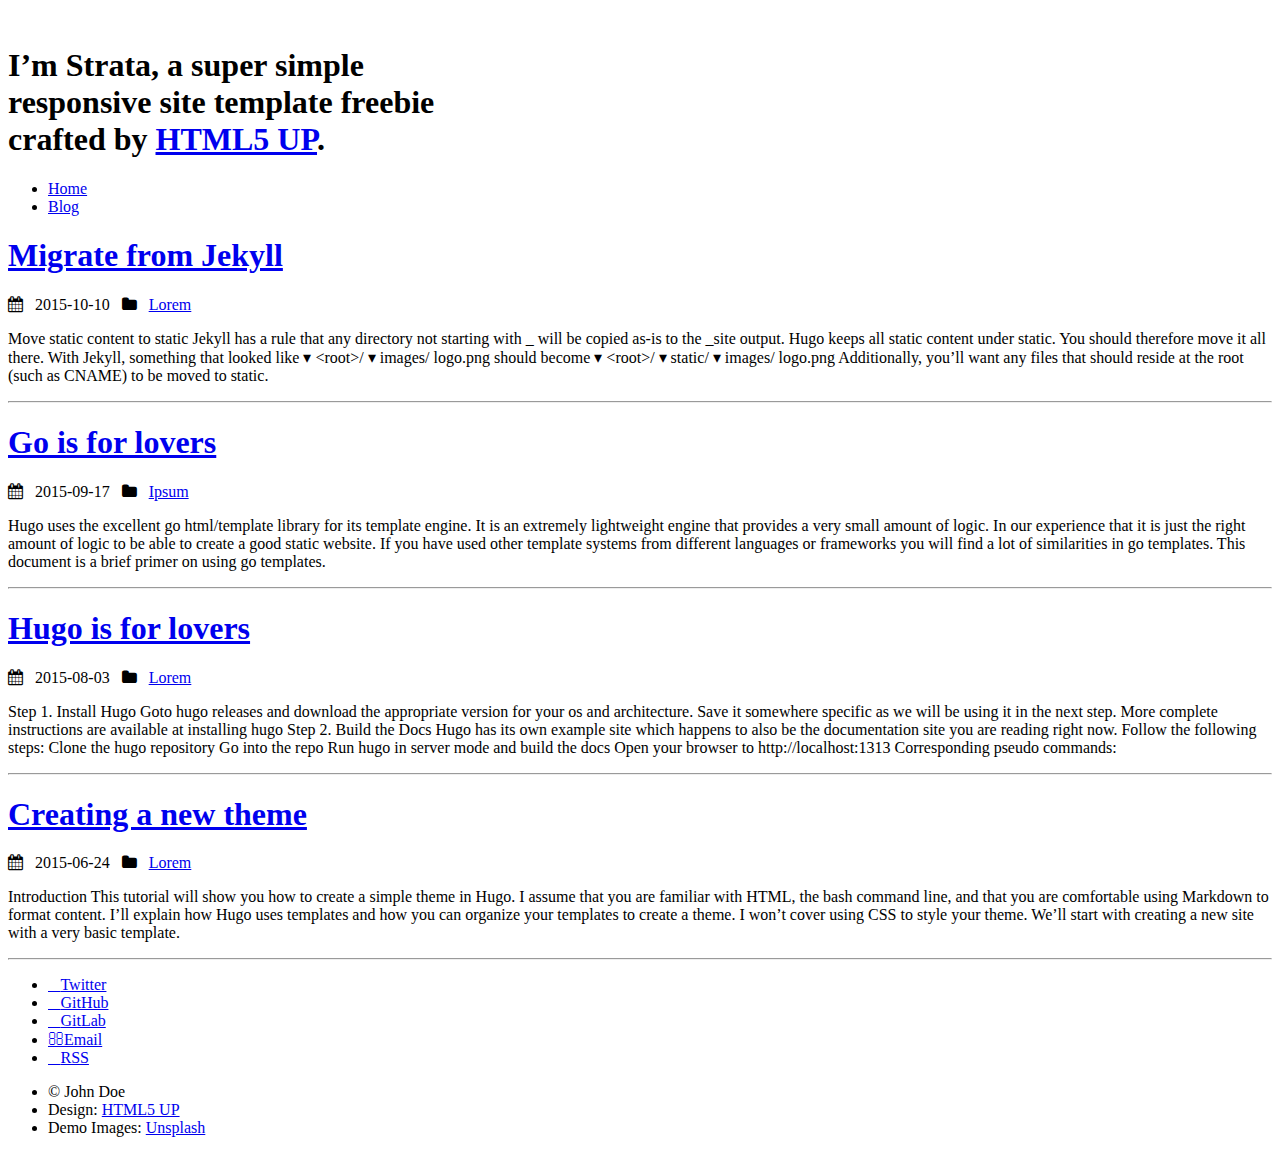
==== post/index.html @ 29871643 "First commit" ====
<!DOCTYPE HTML>

<!-- 
Strata by HTML5 UP
html5up.net | @n33co
Free for personal and commercial use under the CCA 3.0 license (html5up.net/license)
-->
<html>
	<head>
		<title>Posts &middot; Tsaberyaby</title>
		<meta charset="utf-8" />
		<meta name="viewport" content="width=device-width, initial-scale=1" />
		<meta name="author" content="Your name">
		<meta name="description" content="Describe your website">
		<meta http-equiv="content-language" content="en-us" />

		
		<meta name="og:site_name" content="Tsaberyaby">
		<meta name="og:title" content="Posts">
		<meta name="og:url" content="https://antontsaberyaby.github.io/post/">
		<meta name="og:image" content="https://antontsaberyaby.github.ioimages/avatar.jpg">
		

		<meta name="generator" content="Hugo 0.18.1" />

		<!--[if lte IE 8]><script src='https://antontsaberyaby.github.iojs/ie/html5shiv.js'></script><![endif]-->
		<link rel="stylesheet" type="text/css" href="https://cdnjs.cloudflare.com/ajax/libs/font-awesome/4.7.0/css/font-awesome.min.css">
		<link rel="stylesheet" href="https://antontsaberyaby.github.iocss/main.css" />
		<!--[if lte IE 8]><link rel="stylesheet" href="https://antontsaberyaby.github.io/css/ie8.css"><![endif]-->

		
		<link href="https://antontsaberyaby.github.io/post/index.xml" rel="alternate" type="application/rss+xml" title="Tsaberyaby" />
		<link href="https://antontsaberyaby.github.io/post/index.xml" rel="feed" type="application/rss+xml" title="Tsaberyaby" />
		
		
	</head>

	<body id="top">
		<!-- Header -->
<header id="header">
	<a href="https://antontsaberyaby.github.io" class="image avatar"><img src="https://antontsaberyaby.github.ioimages/avatar.jpg" alt="" /></a>
	
		<h1><strong>I&rsquo;m Strata</strong>, a super simple<br> responsive site template freebie<br> crafted by <a href="//html5up.net">HTML5 UP</a>.</h1>
	

	
		<nav id="sidebar">
			<ul>
			
				<li><a href="https://antontsaberyaby.github.io/">Home</a></li>
			
				<li><a href="https://antontsaberyaby.github.io/post/">Blog</a></li>
			
			</ul>
		</nav>
	
</header>


		<!-- Main -->
		<div id="main">
			
    
    
        <span>
    <h1>
        <a href="https://antontsaberyaby.github.io/post/migrate-from-jekyll/">Migrate from Jekyll</a>
    </h1>

    <i class="fa fa-calendar"></i>&nbsp;&nbsp;
<time datetime="2015-10-10 13:07:31 &#43;0200 &#43;0200">2015-10-10</time>&nbsp;&nbsp;


    
    
        <i class="fa fa-folder"></i>&nbsp;&nbsp;
        
        <a class="article-category-link" href="https://antontsaberyaby.github.iocategories/lorem">Lorem</a>
        
        
    



   
   


</span>

<p>Move static content to static Jekyll has a rule that any directory not starting with _ will be copied as-is to the _site output. Hugo keeps all static content under static. You should therefore move it all there. With Jekyll, something that looked like
▾ &lt;root&gt;/ ▾ images/ logo.png  should become
▾ &lt;root&gt;/ ▾ static/ ▾ images/ logo.png  Additionally, you&rsquo;ll want any files that should reside at the root (such as CNAME) to be moved to static.</p>
<hr>

    
        <span>
    <h1>
        <a href="https://antontsaberyaby.github.io/post/go-is-for-lovers/">Go is for lovers</a>
    </h1>

    <i class="fa fa-calendar"></i>&nbsp;&nbsp;
<time datetime="2015-09-17 13:47:08 &#43;0200 &#43;0200">2015-09-17</time>&nbsp;&nbsp;


    
    
        <i class="fa fa-folder"></i>&nbsp;&nbsp;
        
        <a class="article-category-link" href="https://antontsaberyaby.github.iocategories/ipsum">Ipsum</a>
        
        
    



   
   


</span>

<p>Hugo uses the excellent go html/template library for its template engine. It is an extremely lightweight engine that provides a very small amount of logic. In our experience that it is just the right amount of logic to be able to create a good static website. If you have used other template systems from different languages or frameworks you will find a lot of similarities in go templates.
This document is a brief primer on using go templates.</p>
<hr>

    
        <span>
    <h1>
        <a href="https://antontsaberyaby.github.io/post/hugo-is-for-lovers/">Hugo is for lovers</a>
    </h1>

    <i class="fa fa-calendar"></i>&nbsp;&nbsp;
<time datetime="2015-08-03 13:39:46 &#43;0200 &#43;0200">2015-08-03</time>&nbsp;&nbsp;


    
    
        <i class="fa fa-folder"></i>&nbsp;&nbsp;
        
        <a class="article-category-link" href="https://antontsaberyaby.github.iocategories/lorem">Lorem</a>
        
        
    



   
   


</span>

<p>Step 1. Install Hugo Goto hugo releases and download the appropriate version for your os and architecture.
Save it somewhere specific as we will be using it in the next step.
More complete instructions are available at installing hugo
Step 2. Build the Docs Hugo has its own example site which happens to also be the documentation site you are reading right now.
Follow the following steps:
 Clone the hugo repository Go into the repo Run hugo in server mode and build the docs Open your browser to http://localhost:1313  Corresponding pseudo commands:</p>
<hr>

    
        <span>
    <h1>
        <a href="https://antontsaberyaby.github.io/post/creating-a-new-theme/">Creating a new theme</a>
    </h1>

    <i class="fa fa-calendar"></i>&nbsp;&nbsp;
<time datetime="2015-06-24 13:50:46 &#43;0200 &#43;0200">2015-06-24</time>&nbsp;&nbsp;


    
    
        <i class="fa fa-folder"></i>&nbsp;&nbsp;
        
        <a class="article-category-link" href="https://antontsaberyaby.github.iocategories/lorem">Lorem</a>
        
        
    



   
   


</span>

<p>Introduction This tutorial will show you how to create a simple theme in Hugo. I assume that you are familiar with HTML, the bash command line, and that you are comfortable using Markdown to format content. I&rsquo;ll explain how Hugo uses templates and how you can organize your templates to create a theme. I won&rsquo;t cover using CSS to style your theme.
We&rsquo;ll start with creating a new site with a very basic template.</p>
<hr>

    

    


		</div>

		<!-- Footer -->
<footer id="footer">
	<ul class="icons">
		
		
		
		<li><a href="//twitter.com/spf13" target="_blank" class="icon fa-twitter"><span class="label">Twitter</span></a></li>
		
		
		<li><a href="//github.com/spf13" target="_blank" class="icon fa-github"><span class="label">GitHub</span></a></li>
		
		
		<li><a href="//gitlab.com/spf13" target="_blank" class="icon fa-gitlab"><span class="label">GitLab</span></a></li>
		
		
		
		
		
		<li><a href="https://antontsaberyaby.github.io#contact-form" class="icon fa-envelope-o"><span class="label">Email</span></a></li>
		
		
		<li><a href="https://antontsaberyaby.github.io/post/index.xml" class="icon fa-rss" type="application/rss+xml"><span class="label">RSS</span></a></li>
		
	</ul>

	<ul class="copyright">
		
		<li>&copy; John Doe</li>
		
		<li>Design: <a href="//html5up.net">HTML5 UP</a></li>
		
		<li>Demo Images: <a href="//unsplash.com/">Unsplash</a></li>
		
	</ul>
</footer>

<!-- Scripts -->
<script src="https://antontsaberyaby.github.iojs/jquery.min.js"></script>
<script src="https://antontsaberyaby.github.iojs/jquery.poptrox.min.js"></script>
<script src="https://antontsaberyaby.github.iojs/skel.min.js"></script>
<script src="https://antontsaberyaby.github.iojs/util.js"></script>

<script src="https://antontsaberyaby.github.iojs/main.js"></script>





	</body>
</html>
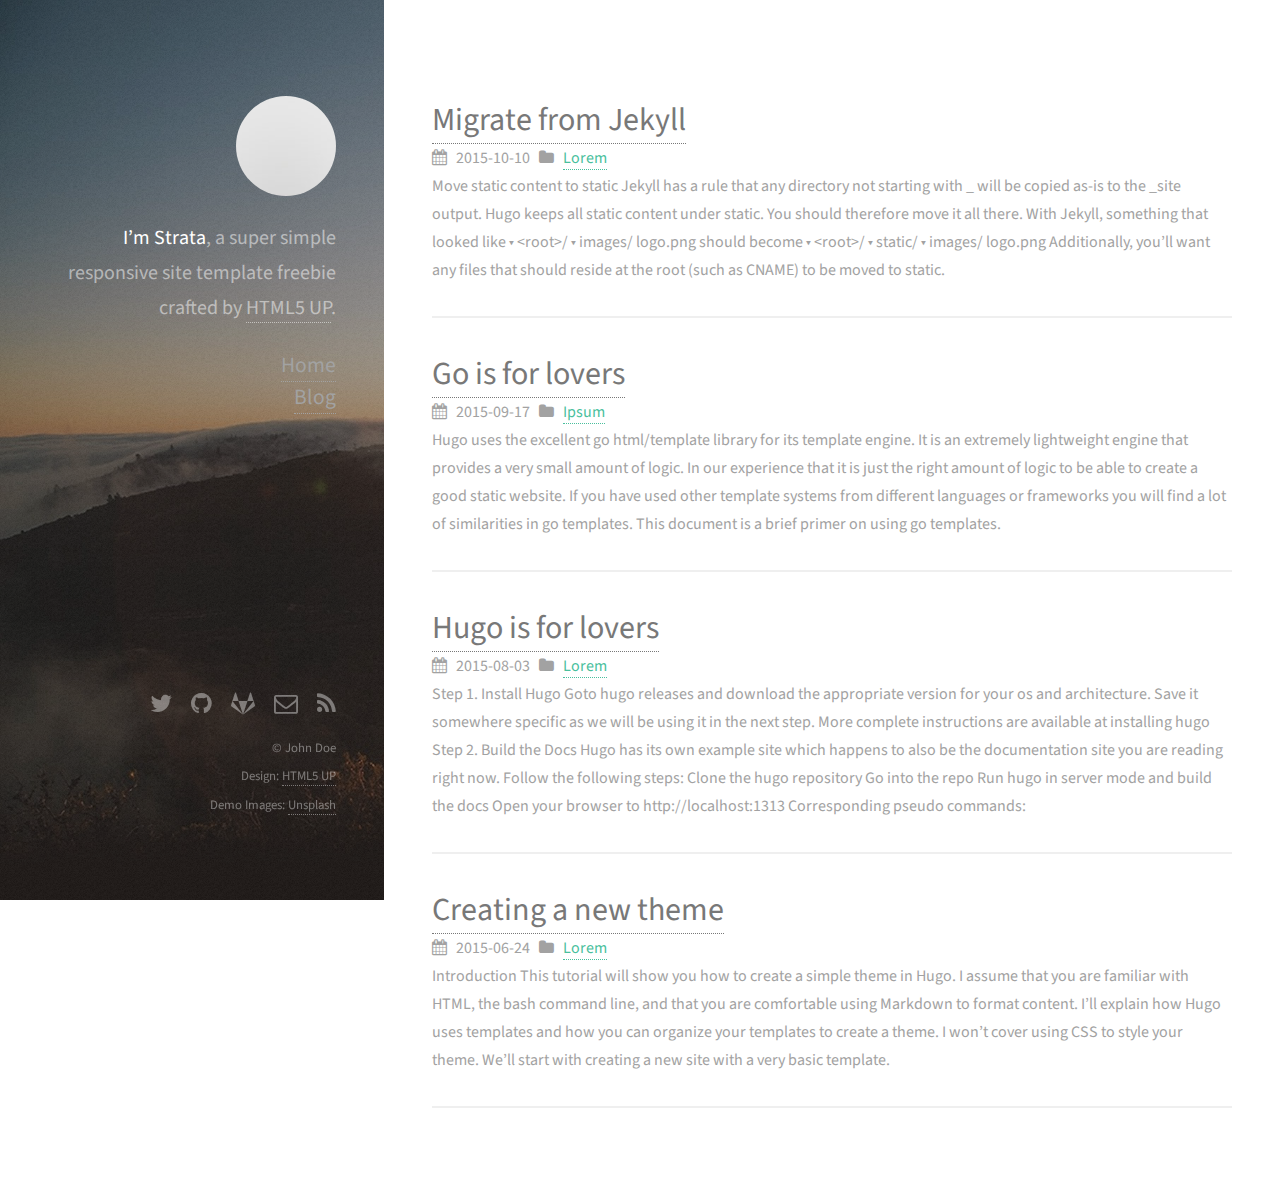
==== commit 03ad940e: "Change /" ====
--- a/post/index.html
+++ b/post/index.html
@@ -18,15 +18,15 @@
 		<meta name="og:site_name" content="Tsaberyaby">
 		<meta name="og:title" content="Posts">
 		<meta name="og:url" content="https://antontsaberyaby.github.io/post/">
-		<meta name="og:image" content="https://antontsaberyaby.github.ioimages/avatar.jpg">
+		<meta name="og:image" content="https://antontsaberyaby.github.io/images/avatar.jpg">
 		
 
 		<meta name="generator" content="Hugo 0.18.1" />
 
-		<!--[if lte IE 8]><script src='https://antontsaberyaby.github.iojs/ie/html5shiv.js'></script><![endif]-->
+		<!--[if lte IE 8]><script src='https://antontsaberyaby.github.io/js/ie/html5shiv.js'></script><![endif]-->
 		<link rel="stylesheet" type="text/css" href="https://cdnjs.cloudflare.com/ajax/libs/font-awesome/4.7.0/css/font-awesome.min.css">
-		<link rel="stylesheet" href="https://antontsaberyaby.github.iocss/main.css" />
-		<!--[if lte IE 8]><link rel="stylesheet" href="https://antontsaberyaby.github.io/css/ie8.css"><![endif]-->
+		<link rel="stylesheet" href="https://antontsaberyaby.github.io/css/main.css" />
+		<!--[if lte IE 8]><link rel="stylesheet" href="https://antontsaberyaby.github.io//css/ie8.css"><![endif]-->
 
 		
 		<link href="https://antontsaberyaby.github.io/post/index.xml" rel="alternate" type="application/rss+xml" title="Tsaberyaby" />
@@ -38,7 +38,7 @@
 	<body id="top">
 		<!-- Header -->
 <header id="header">
-	<a href="https://antontsaberyaby.github.io" class="image avatar"><img src="https://antontsaberyaby.github.ioimages/avatar.jpg" alt="" /></a>
+	<a href="https://antontsaberyaby.github.io/" class="image avatar"><img src="https://antontsaberyaby.github.io/images/avatar.jpg" alt="" /></a>
 	
 		<h1><strong>I&rsquo;m Strata</strong>, a super simple<br> responsive site template freebie<br> crafted by <a href="//html5up.net">HTML5 UP</a>.</h1>
 	
@@ -75,7 +75,7 @@
     
         <i class="fa fa-folder"></i>&nbsp;&nbsp;
         
-        <a class="article-category-link" href="https://antontsaberyaby.github.iocategories/lorem">Lorem</a>
+        <a class="article-category-link" href="https://antontsaberyaby.github.io/categories/lorem">Lorem</a>
         
         
     
@@ -107,7 +107,7 @@
     
         <i class="fa fa-folder"></i>&nbsp;&nbsp;
         
-        <a class="article-category-link" href="https://antontsaberyaby.github.iocategories/ipsum">Ipsum</a>
+        <a class="article-category-link" href="https://antontsaberyaby.github.io/categories/ipsum">Ipsum</a>
         
         
     
@@ -138,7 +138,7 @@
     
         <i class="fa fa-folder"></i>&nbsp;&nbsp;
         
-        <a class="article-category-link" href="https://antontsaberyaby.github.iocategories/lorem">Lorem</a>
+        <a class="article-category-link" href="https://antontsaberyaby.github.io/categories/lorem">Lorem</a>
         
         
     
@@ -173,7 +173,7 @@
     
         <i class="fa fa-folder"></i>&nbsp;&nbsp;
         
-        <a class="article-category-link" href="https://antontsaberyaby.github.iocategories/lorem">Lorem</a>
+        <a class="article-category-link" href="https://antontsaberyaby.github.io/categories/lorem">Lorem</a>
         
         
     
@@ -215,7 +215,7 @@
 		
 		
 		
-		<li><a href="https://antontsaberyaby.github.io#contact-form" class="icon fa-envelope-o"><span class="label">Email</span></a></li>
+		<li><a href="https://antontsaberyaby.github.io/#contact-form" class="icon fa-envelope-o"><span class="label">Email</span></a></li>
 		
 		
 		<li><a href="https://antontsaberyaby.github.io/post/index.xml" class="icon fa-rss" type="application/rss+xml"><span class="label">RSS</span></a></li>
@@ -234,12 +234,12 @@
 </footer>
 
 <!-- Scripts -->
-<script src="https://antontsaberyaby.github.iojs/jquery.min.js"></script>
-<script src="https://antontsaberyaby.github.iojs/jquery.poptrox.min.js"></script>
-<script src="https://antontsaberyaby.github.iojs/skel.min.js"></script>
-<script src="https://antontsaberyaby.github.iojs/util.js"></script>
-
-<script src="https://antontsaberyaby.github.iojs/main.js"></script>
+<script src="https://antontsaberyaby.github.io/js/jquery.min.js"></script>
+<script src="https://antontsaberyaby.github.io/js/jquery.poptrox.min.js"></script>
+<script src="https://antontsaberyaby.github.io/js/skel.min.js"></script>
+<script src="https://antontsaberyaby.github.io/js/util.js"></script>
+
+<script src="https://antontsaberyaby.github.io/js/main.js"></script>
 
 
 
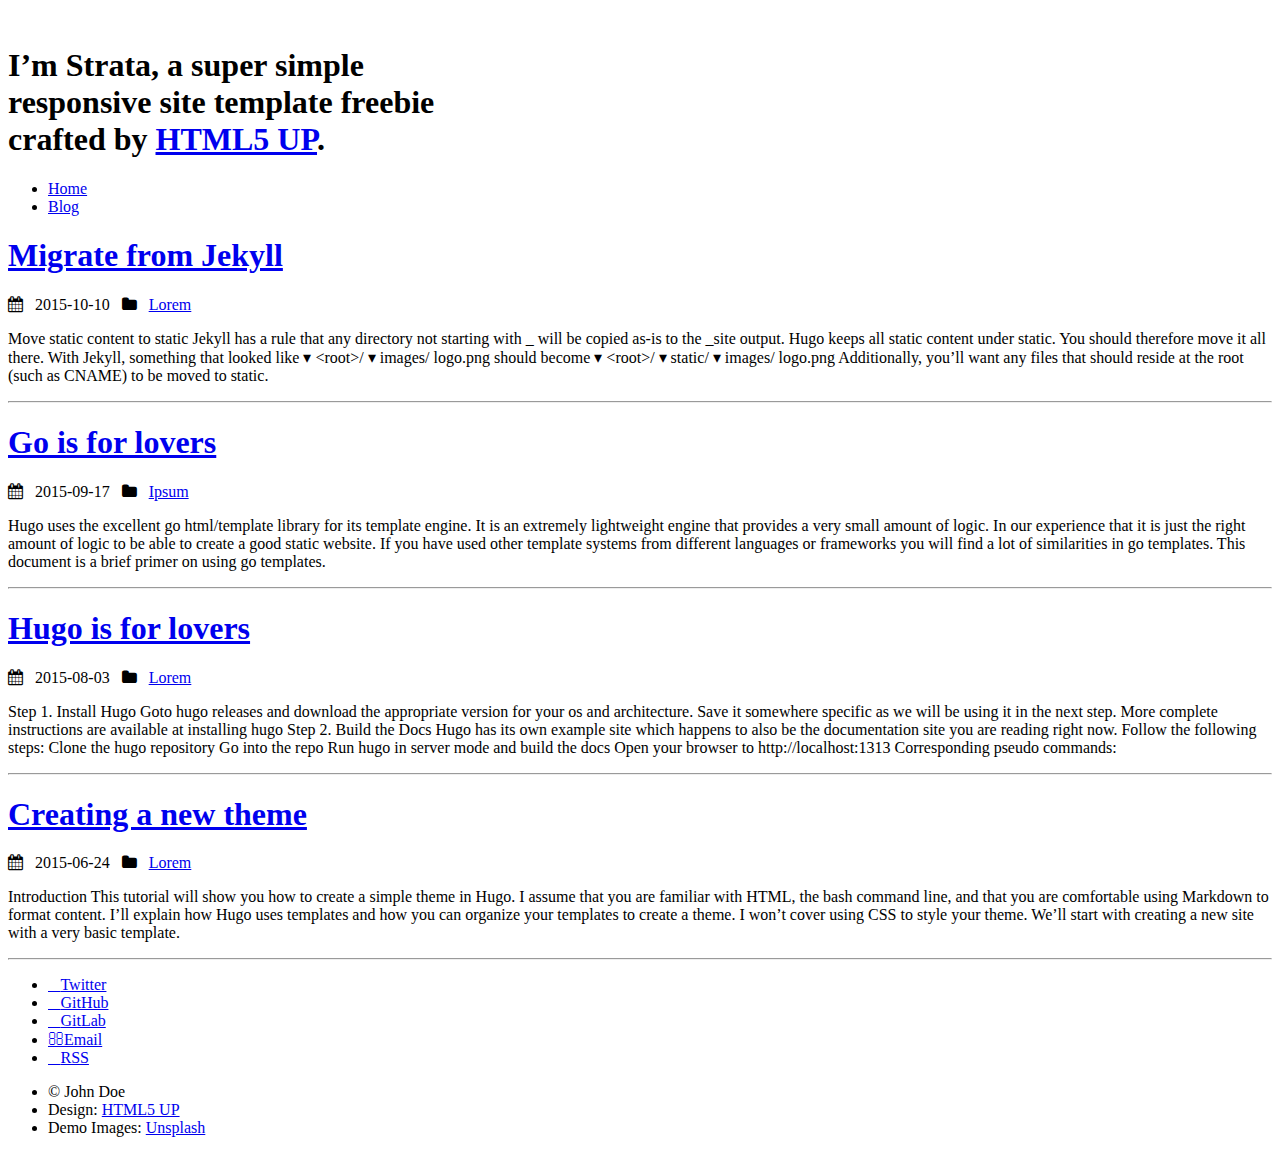
==== commit fcc69969: "Domain changed" ====
--- a/post/index.html
+++ b/post/index.html
@@ -17,20 +17,20 @@
 		
 		<meta name="og:site_name" content="Tsaberyaby">
 		<meta name="og:title" content="Posts">
-		<meta name="og:url" content="https://antontsaberyaby.github.io/post/">
-		<meta name="og:image" content="https://antontsaberyaby.github.io/images/avatar.jpg">
+		<meta name="og:url" content="http://modern-studio.photography/post/">
+		<meta name="og:image" content="http://modern-studio.photography/images/avatar.jpg">
 		
 
 		<meta name="generator" content="Hugo 0.18.1" />
 
-		<!--[if lte IE 8]><script src='https://antontsaberyaby.github.io/js/ie/html5shiv.js'></script><![endif]-->
+		<!--[if lte IE 8]><script src='http://modern-studio.photography/js/ie/html5shiv.js'></script><![endif]-->
 		<link rel="stylesheet" type="text/css" href="https://cdnjs.cloudflare.com/ajax/libs/font-awesome/4.7.0/css/font-awesome.min.css">
-		<link rel="stylesheet" href="https://antontsaberyaby.github.io/css/main.css" />
-		<!--[if lte IE 8]><link rel="stylesheet" href="https://antontsaberyaby.github.io//css/ie8.css"><![endif]-->
-
-		
-		<link href="https://antontsaberyaby.github.io/post/index.xml" rel="alternate" type="application/rss+xml" title="Tsaberyaby" />
-		<link href="https://antontsaberyaby.github.io/post/index.xml" rel="feed" type="application/rss+xml" title="Tsaberyaby" />
+		<link rel="stylesheet" href="http://modern-studio.photography/css/main.css" />
+		<!--[if lte IE 8]><link rel="stylesheet" href="http://modern-studio.photography//css/ie8.css"><![endif]-->
+
+		
+		<link href="http://modern-studio.photography/post/index.xml" rel="alternate" type="application/rss+xml" title="Tsaberyaby" />
+		<link href="http://modern-studio.photography/post/index.xml" rel="feed" type="application/rss+xml" title="Tsaberyaby" />
 		
 		
 	</head>
@@ -38,7 +38,7 @@
 	<body id="top">
 		<!-- Header -->
 <header id="header">
-	<a href="https://antontsaberyaby.github.io/" class="image avatar"><img src="https://antontsaberyaby.github.io/images/avatar.jpg" alt="" /></a>
+	<a href="http://modern-studio.photography/" class="image avatar"><img src="http://modern-studio.photography/images/avatar.jpg" alt="" /></a>
 	
 		<h1><strong>I&rsquo;m Strata</strong>, a super simple<br> responsive site template freebie<br> crafted by <a href="//html5up.net">HTML5 UP</a>.</h1>
 	
@@ -47,9 +47,9 @@
 		<nav id="sidebar">
 			<ul>
 			
-				<li><a href="https://antontsaberyaby.github.io/">Home</a></li>
-			
-				<li><a href="https://antontsaberyaby.github.io/post/">Blog</a></li>
+				<li><a href="http://modern-studio.photography/">Home</a></li>
+			
+				<li><a href="http://modern-studio.photography/post/">Blog</a></li>
 			
 			</ul>
 		</nav>
@@ -64,7 +64,7 @@
     
         <span>
     <h1>
-        <a href="https://antontsaberyaby.github.io/post/migrate-from-jekyll/">Migrate from Jekyll</a>
+        <a href="http://modern-studio.photography/post/migrate-from-jekyll/">Migrate from Jekyll</a>
     </h1>
 
     <i class="fa fa-calendar"></i>&nbsp;&nbsp;
@@ -75,7 +75,7 @@
     
         <i class="fa fa-folder"></i>&nbsp;&nbsp;
         
-        <a class="article-category-link" href="https://antontsaberyaby.github.io/categories/lorem">Lorem</a>
+        <a class="article-category-link" href="http://modern-studio.photography/categories/lorem">Lorem</a>
         
         
     
@@ -96,7 +96,7 @@
     
         <span>
     <h1>
-        <a href="https://antontsaberyaby.github.io/post/go-is-for-lovers/">Go is for lovers</a>
+        <a href="http://modern-studio.photography/post/go-is-for-lovers/">Go is for lovers</a>
     </h1>
 
     <i class="fa fa-calendar"></i>&nbsp;&nbsp;
@@ -107,7 +107,7 @@
     
         <i class="fa fa-folder"></i>&nbsp;&nbsp;
         
-        <a class="article-category-link" href="https://antontsaberyaby.github.io/categories/ipsum">Ipsum</a>
+        <a class="article-category-link" href="http://modern-studio.photography/categories/ipsum">Ipsum</a>
         
         
     
@@ -127,7 +127,7 @@
     
         <span>
     <h1>
-        <a href="https://antontsaberyaby.github.io/post/hugo-is-for-lovers/">Hugo is for lovers</a>
+        <a href="http://modern-studio.photography/post/hugo-is-for-lovers/">Hugo is for lovers</a>
     </h1>
 
     <i class="fa fa-calendar"></i>&nbsp;&nbsp;
@@ -138,7 +138,7 @@
     
         <i class="fa fa-folder"></i>&nbsp;&nbsp;
         
-        <a class="article-category-link" href="https://antontsaberyaby.github.io/categories/lorem">Lorem</a>
+        <a class="article-category-link" href="http://modern-studio.photography/categories/lorem">Lorem</a>
         
         
     
@@ -162,7 +162,7 @@
     
         <span>
     <h1>
-        <a href="https://antontsaberyaby.github.io/post/creating-a-new-theme/">Creating a new theme</a>
+        <a href="http://modern-studio.photography/post/creating-a-new-theme/">Creating a new theme</a>
     </h1>
 
     <i class="fa fa-calendar"></i>&nbsp;&nbsp;
@@ -173,7 +173,7 @@
     
         <i class="fa fa-folder"></i>&nbsp;&nbsp;
         
-        <a class="article-category-link" href="https://antontsaberyaby.github.io/categories/lorem">Lorem</a>
+        <a class="article-category-link" href="http://modern-studio.photography/categories/lorem">Lorem</a>
         
         
     
@@ -215,10 +215,10 @@
 		
 		
 		
-		<li><a href="https://antontsaberyaby.github.io/#contact-form" class="icon fa-envelope-o"><span class="label">Email</span></a></li>
-		
-		
-		<li><a href="https://antontsaberyaby.github.io/post/index.xml" class="icon fa-rss" type="application/rss+xml"><span class="label">RSS</span></a></li>
+		<li><a href="http://modern-studio.photography/#contact-form" class="icon fa-envelope-o"><span class="label">Email</span></a></li>
+		
+		
+		<li><a href="http://modern-studio.photography/post/index.xml" class="icon fa-rss" type="application/rss+xml"><span class="label">RSS</span></a></li>
 		
 	</ul>
 
@@ -234,12 +234,12 @@
 </footer>
 
 <!-- Scripts -->
-<script src="https://antontsaberyaby.github.io/js/jquery.min.js"></script>
-<script src="https://antontsaberyaby.github.io/js/jquery.poptrox.min.js"></script>
-<script src="https://antontsaberyaby.github.io/js/skel.min.js"></script>
-<script src="https://antontsaberyaby.github.io/js/util.js"></script>
-
-<script src="https://antontsaberyaby.github.io/js/main.js"></script>
+<script src="http://modern-studio.photography/js/jquery.min.js"></script>
+<script src="http://modern-studio.photography/js/jquery.poptrox.min.js"></script>
+<script src="http://modern-studio.photography/js/skel.min.js"></script>
+<script src="http://modern-studio.photography/js/util.js"></script>
+
+<script src="http://modern-studio.photography/js/main.js"></script>
 
 
 
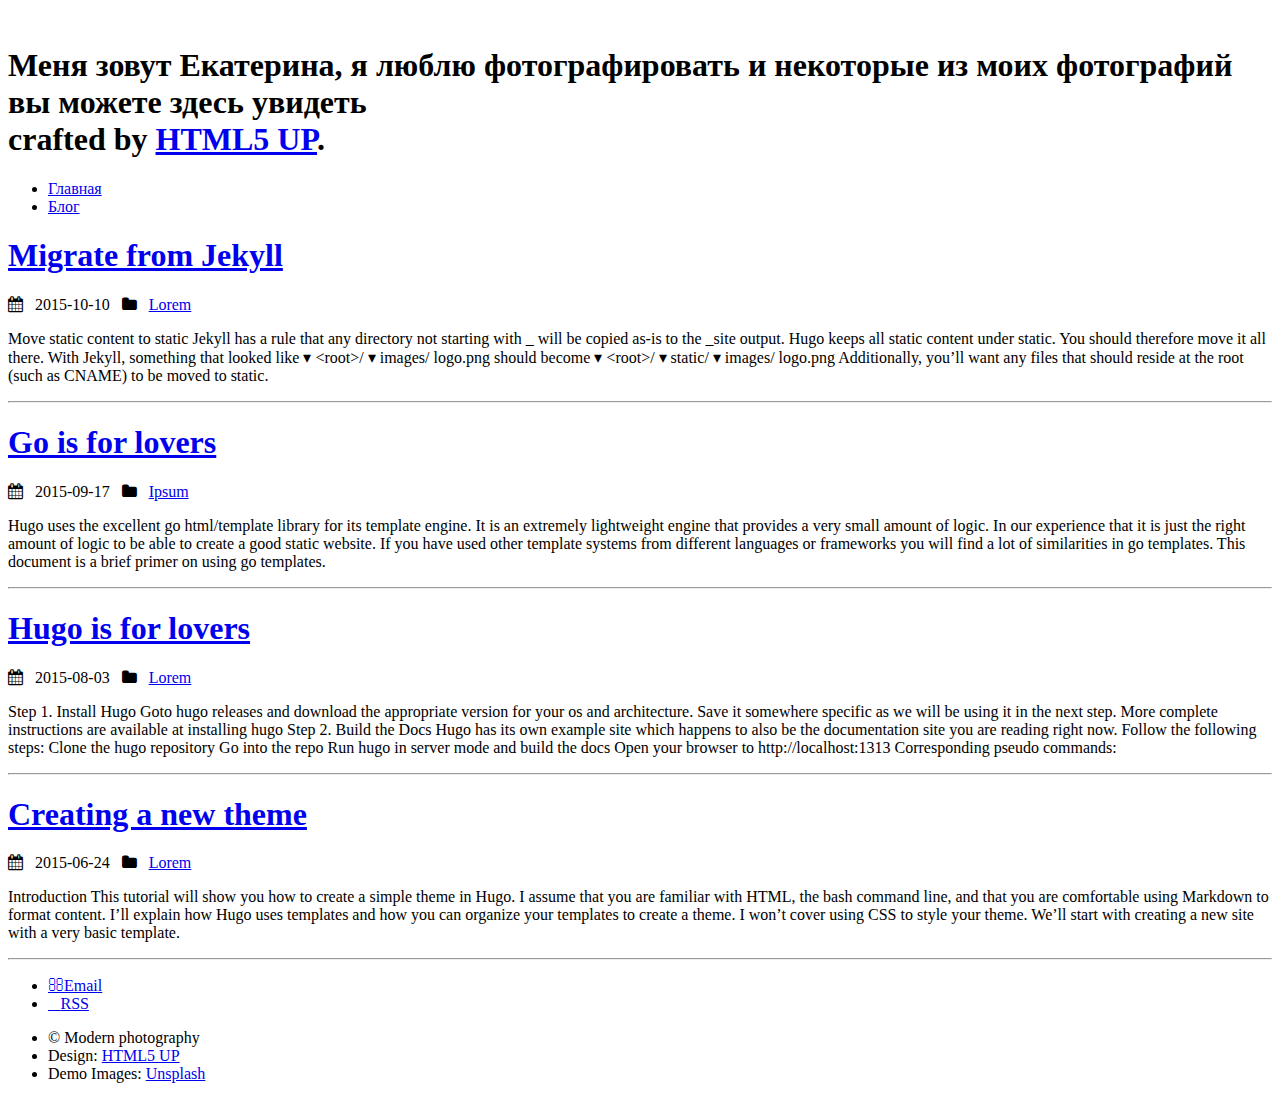
==== commit 833ff686: "Setting was changed" ====
--- a/post/index.html
+++ b/post/index.html
@@ -7,15 +7,15 @@
 -->
 <html>
 	<head>
-		<title>Posts &middot; Tsaberyaby</title>
+		<title>Posts &middot; Modern  Photography</title>
 		<meta charset="utf-8" />
 		<meta name="viewport" content="width=device-width, initial-scale=1" />
-		<meta name="author" content="Your name">
-		<meta name="description" content="Describe your website">
-		<meta http-equiv="content-language" content="en-us" />
-
-		
-		<meta name="og:site_name" content="Tsaberyaby">
+		<meta name="author" content="Modern Photography">
+		<meta name="description" content="фотограф в Самаре, фотостудия, современная фотография, студия современной фотографии">
+		<meta http-equiv="content-language" content="ru-ru" />
+
+		
+		<meta name="og:site_name" content="Modern  Photography">
 		<meta name="og:title" content="Posts">
 		<meta name="og:url" content="http://modern-studio.photography/post/">
 		<meta name="og:image" content="http://modern-studio.photography/images/avatar.jpg">
@@ -29,8 +29,8 @@
 		<!--[if lte IE 8]><link rel="stylesheet" href="http://modern-studio.photography//css/ie8.css"><![endif]-->
 
 		
-		<link href="http://modern-studio.photography/post/index.xml" rel="alternate" type="application/rss+xml" title="Tsaberyaby" />
-		<link href="http://modern-studio.photography/post/index.xml" rel="feed" type="application/rss+xml" title="Tsaberyaby" />
+		<link href="http://modern-studio.photography/post/index.xml" rel="alternate" type="application/rss+xml" title="Modern  Photography" />
+		<link href="http://modern-studio.photography/post/index.xml" rel="feed" type="application/rss+xml" title="Modern  Photography" />
 		
 		
 	</head>
@@ -40,16 +40,16 @@
 <header id="header">
 	<a href="http://modern-studio.photography/" class="image avatar"><img src="http://modern-studio.photography/images/avatar.jpg" alt="" /></a>
 	
-		<h1><strong>I&rsquo;m Strata</strong>, a super simple<br> responsive site template freebie<br> crafted by <a href="//html5up.net">HTML5 UP</a>.</h1>
+		<h1><strong>Меня зовут Екатерина</strong>, я люблю фотографировать и некоторые из моих фотографий вы можете здесь увидеть <br> crafted by <a href="//html5up.net">HTML5 UP</a>.</h1>
 	
 
 	
 		<nav id="sidebar">
 			<ul>
 			
-				<li><a href="http://modern-studio.photography/">Home</a></li>
-			
-				<li><a href="http://modern-studio.photography/post/">Blog</a></li>
+				<li><a href="http://modern-studio.photography/">Главная</a></li>
+			
+				<li><a href="http://modern-studio.photography/post/">Блог</a></li>
 			
 			</ul>
 		</nav>
@@ -203,13 +203,7 @@
 		
 		
 		
-		<li><a href="//twitter.com/spf13" target="_blank" class="icon fa-twitter"><span class="label">Twitter</span></a></li>
-		
-		
-		<li><a href="//github.com/spf13" target="_blank" class="icon fa-github"><span class="label">GitHub</span></a></li>
-		
-		
-		<li><a href="//gitlab.com/spf13" target="_blank" class="icon fa-gitlab"><span class="label">GitLab</span></a></li>
+		
 		
 		
 		
@@ -224,7 +218,7 @@
 
 	<ul class="copyright">
 		
-		<li>&copy; John Doe</li>
+		<li>&copy; Modern photography</li>
 		
 		<li>Design: <a href="//html5up.net">HTML5 UP</a></li>
 		
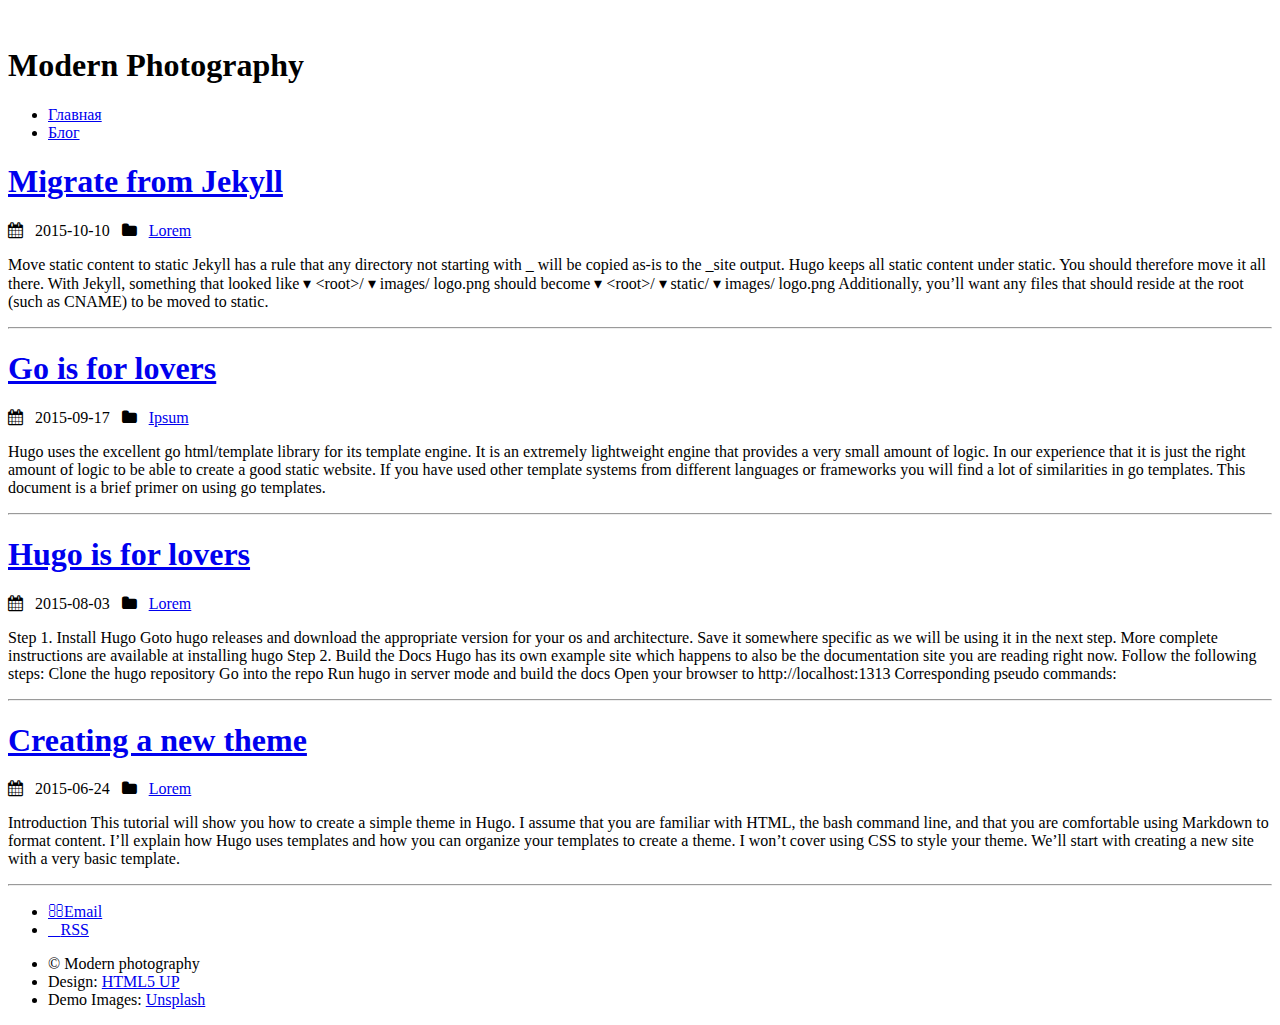
==== commit d637b633: "Monor changes" ====
--- a/post/index.html
+++ b/post/index.html
@@ -40,7 +40,7 @@
 <header id="header">
 	<a href="http://modern-studio.photography/" class="image avatar"><img src="http://modern-studio.photography/images/avatar.jpg" alt="" /></a>
 	
-		<h1><strong>Меня зовут Екатерина</strong>, я люблю фотографировать и некоторые из моих фотографий вы можете здесь увидеть <br> crafted by <a href="//html5up.net">HTML5 UP</a>.</h1>
+		<h1><strong>Modern Photography</strong></h1>
 	
 
 	
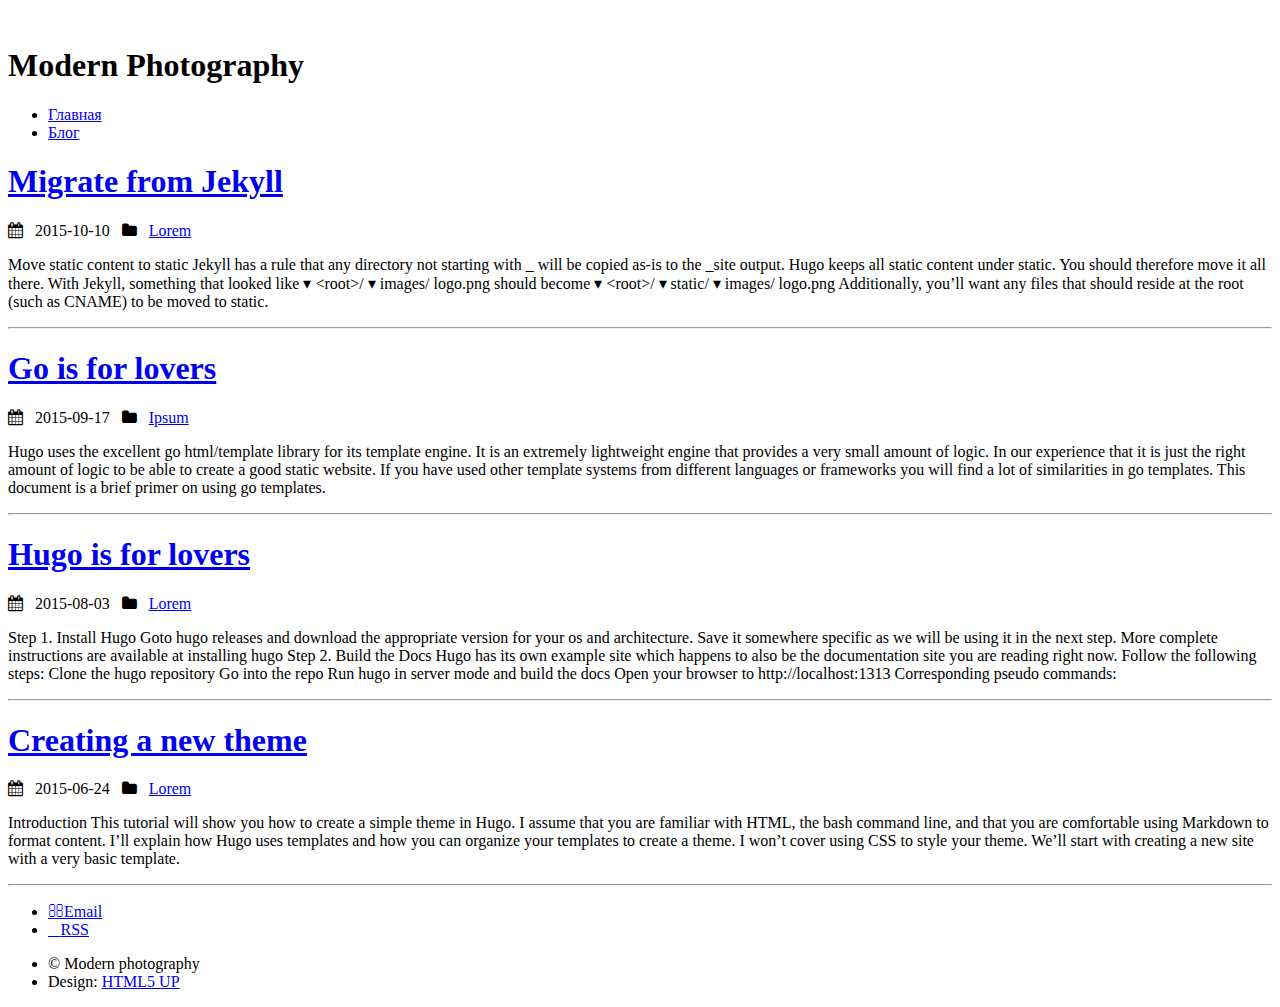
==== commit e45bcc14: "https content" ====
--- a/post/index.html
+++ b/post/index.html
@@ -17,20 +17,20 @@
 		
 		<meta name="og:site_name" content="Modern  Photography">
 		<meta name="og:title" content="Posts">
-		<meta name="og:url" content="http://modern-studio.photography/post/">
-		<meta name="og:image" content="http://modern-studio.photography/images/avatar.jpg">
+		<meta name="og:url" content="https://modern-studio.photography/post/">
+		<meta name="og:image" content="https://modern-studio.photography/images/avatar.png">
 		
 
 		<meta name="generator" content="Hugo 0.18.1" />
 
-		<!--[if lte IE 8]><script src='http://modern-studio.photography/js/ie/html5shiv.js'></script><![endif]-->
+		<!--[if lte IE 8]><script src='https://modern-studio.photography/js/ie/html5shiv.js'></script><![endif]-->
 		<link rel="stylesheet" type="text/css" href="https://cdnjs.cloudflare.com/ajax/libs/font-awesome/4.7.0/css/font-awesome.min.css">
-		<link rel="stylesheet" href="http://modern-studio.photography/css/main.css" />
-		<!--[if lte IE 8]><link rel="stylesheet" href="http://modern-studio.photography//css/ie8.css"><![endif]-->
-
-		
-		<link href="http://modern-studio.photography/post/index.xml" rel="alternate" type="application/rss+xml" title="Modern  Photography" />
-		<link href="http://modern-studio.photography/post/index.xml" rel="feed" type="application/rss+xml" title="Modern  Photography" />
+		<link rel="stylesheet" href="https://modern-studio.photography/css/main.css" />
+		<!--[if lte IE 8]><link rel="stylesheet" href="https://modern-studio.photography//css/ie8.css"><![endif]-->
+
+		
+		<link href="https://modern-studio.photography/post/index.xml" rel="alternate" type="application/rss+xml" title="Modern  Photography" />
+		<link href="https://modern-studio.photography/post/index.xml" rel="feed" type="application/rss+xml" title="Modern  Photography" />
 		
 		
 	</head>
@@ -38,7 +38,7 @@
 	<body id="top">
 		<!-- Header -->
 <header id="header">
-	<a href="http://modern-studio.photography/" class="image avatar"><img src="http://modern-studio.photography/images/avatar.jpg" alt="" /></a>
+	<a href="https://modern-studio.photography/" class="image avatar"><img src="https://modern-studio.photography/images/avatar.png" alt="" /></a>
 	
 		<h1><strong>Modern Photography</strong></h1>
 	
@@ -47,9 +47,9 @@
 		<nav id="sidebar">
 			<ul>
 			
-				<li><a href="http://modern-studio.photography/">Главная</a></li>
-			
-				<li><a href="http://modern-studio.photography/post/">Блог</a></li>
+				<li><a href="https://modern-studio.photography/">Главная</a></li>
+			
+				<li><a href="https://modern-studio.photography/post/">Блог</a></li>
 			
 			</ul>
 		</nav>
@@ -64,7 +64,7 @@
     
         <span>
     <h1>
-        <a href="http://modern-studio.photography/post/migrate-from-jekyll/">Migrate from Jekyll</a>
+        <a href="https://modern-studio.photography/post/migrate-from-jekyll/">Migrate from Jekyll</a>
     </h1>
 
     <i class="fa fa-calendar"></i>&nbsp;&nbsp;
@@ -75,7 +75,7 @@
     
         <i class="fa fa-folder"></i>&nbsp;&nbsp;
         
-        <a class="article-category-link" href="http://modern-studio.photography/categories/lorem">Lorem</a>
+        <a class="article-category-link" href="https://modern-studio.photography/categories/lorem">Lorem</a>
         
         
     
@@ -96,7 +96,7 @@
     
         <span>
     <h1>
-        <a href="http://modern-studio.photography/post/go-is-for-lovers/">Go is for lovers</a>
+        <a href="https://modern-studio.photography/post/go-is-for-lovers/">Go is for lovers</a>
     </h1>
 
     <i class="fa fa-calendar"></i>&nbsp;&nbsp;
@@ -107,7 +107,7 @@
     
         <i class="fa fa-folder"></i>&nbsp;&nbsp;
         
-        <a class="article-category-link" href="http://modern-studio.photography/categories/ipsum">Ipsum</a>
+        <a class="article-category-link" href="https://modern-studio.photography/categories/ipsum">Ipsum</a>
         
         
     
@@ -127,7 +127,7 @@
     
         <span>
     <h1>
-        <a href="http://modern-studio.photography/post/hugo-is-for-lovers/">Hugo is for lovers</a>
+        <a href="https://modern-studio.photography/post/hugo-is-for-lovers/">Hugo is for lovers</a>
     </h1>
 
     <i class="fa fa-calendar"></i>&nbsp;&nbsp;
@@ -138,7 +138,7 @@
     
         <i class="fa fa-folder"></i>&nbsp;&nbsp;
         
-        <a class="article-category-link" href="http://modern-studio.photography/categories/lorem">Lorem</a>
+        <a class="article-category-link" href="https://modern-studio.photography/categories/lorem">Lorem</a>
         
         
     
@@ -162,7 +162,7 @@
     
         <span>
     <h1>
-        <a href="http://modern-studio.photography/post/creating-a-new-theme/">Creating a new theme</a>
+        <a href="https://modern-studio.photography/post/creating-a-new-theme/">Creating a new theme</a>
     </h1>
 
     <i class="fa fa-calendar"></i>&nbsp;&nbsp;
@@ -173,7 +173,7 @@
     
         <i class="fa fa-folder"></i>&nbsp;&nbsp;
         
-        <a class="article-category-link" href="http://modern-studio.photography/categories/lorem">Lorem</a>
+        <a class="article-category-link" href="https://modern-studio.photography/categories/lorem">Lorem</a>
         
         
     
@@ -209,10 +209,10 @@
 		
 		
 		
-		<li><a href="http://modern-studio.photography/#contact-form" class="icon fa-envelope-o"><span class="label">Email</span></a></li>
-		
-		
-		<li><a href="http://modern-studio.photography/post/index.xml" class="icon fa-rss" type="application/rss+xml"><span class="label">RSS</span></a></li>
+		<li><a href="https://modern-studio.photography/#contact-form" class="icon fa-envelope-o"><span class="label">Email</span></a></li>
+		
+		
+		<li><a href="https://modern-studio.photography/post/index.xml" class="icon fa-rss" type="application/rss+xml"><span class="label">RSS</span></a></li>
 		
 	</ul>
 
@@ -221,19 +221,17 @@
 		<li>&copy; Modern photography</li>
 		
 		<li>Design: <a href="//html5up.net">HTML5 UP</a></li>
-		
-		<li>Demo Images: <a href="//unsplash.com/">Unsplash</a></li>
 		
 	</ul>
 </footer>
 
 <!-- Scripts -->
-<script src="http://modern-studio.photography/js/jquery.min.js"></script>
-<script src="http://modern-studio.photography/js/jquery.poptrox.min.js"></script>
-<script src="http://modern-studio.photography/js/skel.min.js"></script>
-<script src="http://modern-studio.photography/js/util.js"></script>
-
-<script src="http://modern-studio.photography/js/main.js"></script>
+<script src="https://modern-studio.photography/js/jquery.min.js"></script>
+<script src="https://modern-studio.photography/js/jquery.poptrox.min.js"></script>
+<script src="https://modern-studio.photography/js/skel.min.js"></script>
+<script src="https://modern-studio.photography/js/util.js"></script>
+
+<script src="https://modern-studio.photography/js/main.js"></script>
 
 
 
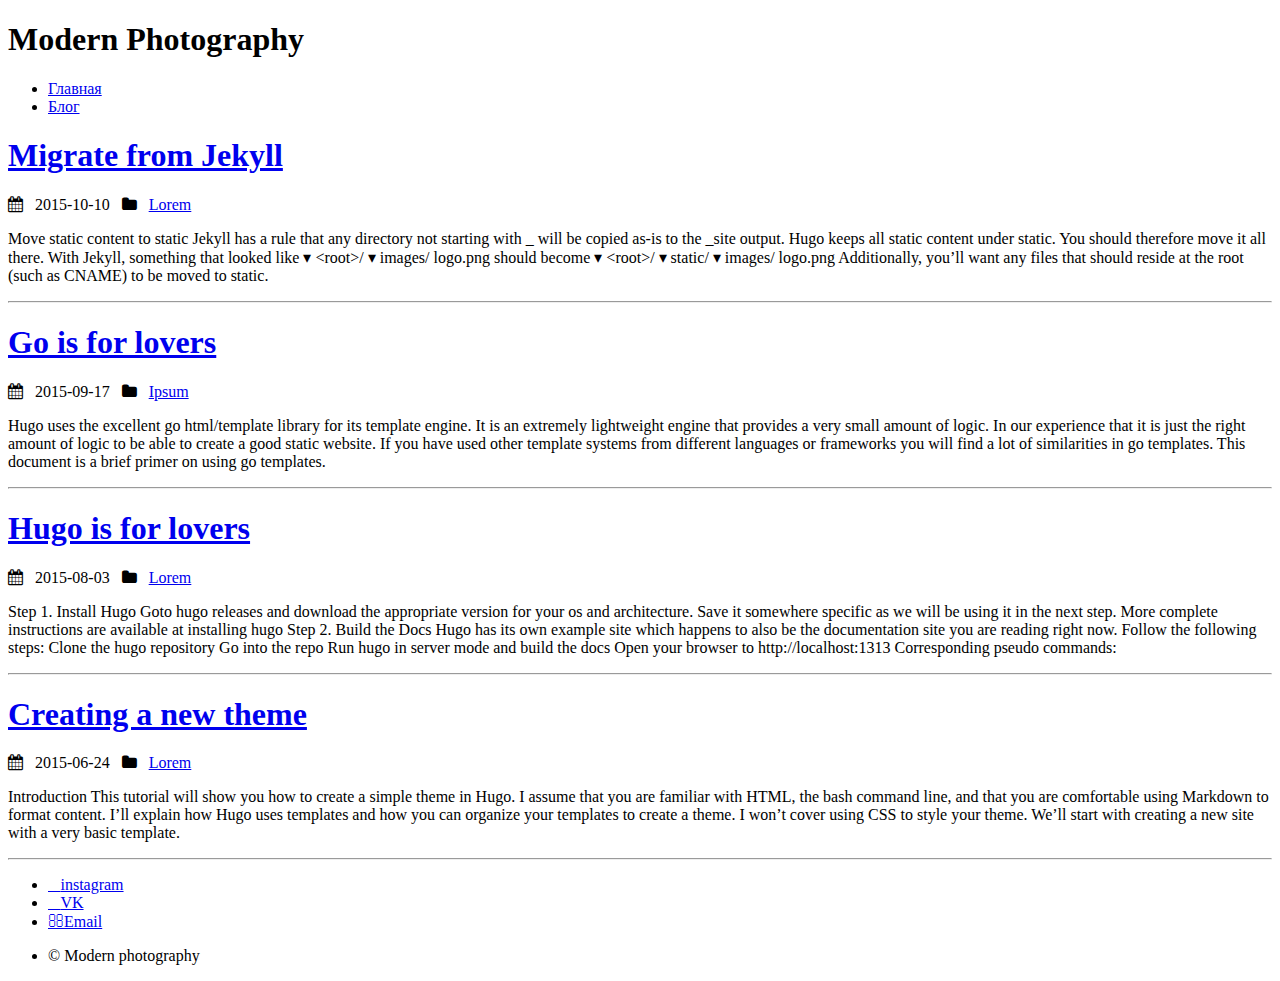
==== commit 95f775ad: "Version 0.9" ====
--- a/post/index.html
+++ b/post/index.html
@@ -29,16 +29,12 @@
 		<!--[if lte IE 8]><link rel="stylesheet" href="https://modern-studio.photography//css/ie8.css"><![endif]-->
 
 		
-		<link href="https://modern-studio.photography/post/index.xml" rel="alternate" type="application/rss+xml" title="Modern  Photography" />
-		<link href="https://modern-studio.photography/post/index.xml" rel="feed" type="application/rss+xml" title="Modern  Photography" />
-		
-		
 	</head>
 
 	<body id="top">
 		<!-- Header -->
 <header id="header">
-	<a href="https://modern-studio.photography/" class="image avatar"><img src="https://modern-studio.photography/images/avatar.png" alt="" /></a>
+	
 	
 		<h1><strong>Modern Photography</strong></h1>
 	
@@ -204,23 +200,22 @@
 		
 		
 		
-		
+		<li><a href="//instagram.com/tsaberyaby" target="_blank" class="icon fa-instagram"><span class="label">instagram</span></a></li>
+		
+		
+        <li><a href="//vk.com/tsaberyaby" target="_blank" class="icon fa-vk"><span class="label">VK</span></a></li>
+        
 		
 		
 		
 		
 		<li><a href="https://modern-studio.photography/#contact-form" class="icon fa-envelope-o"><span class="label">Email</span></a></li>
 		
-		
-		<li><a href="https://modern-studio.photography/post/index.xml" class="icon fa-rss" type="application/rss+xml"><span class="label">RSS</span></a></li>
-		
 	</ul>
 
 	<ul class="copyright">
 		
 		<li>&copy; Modern photography</li>
-		
-		<li>Design: <a href="//html5up.net">HTML5 UP</a></li>
 		
 	</ul>
 </footer>
